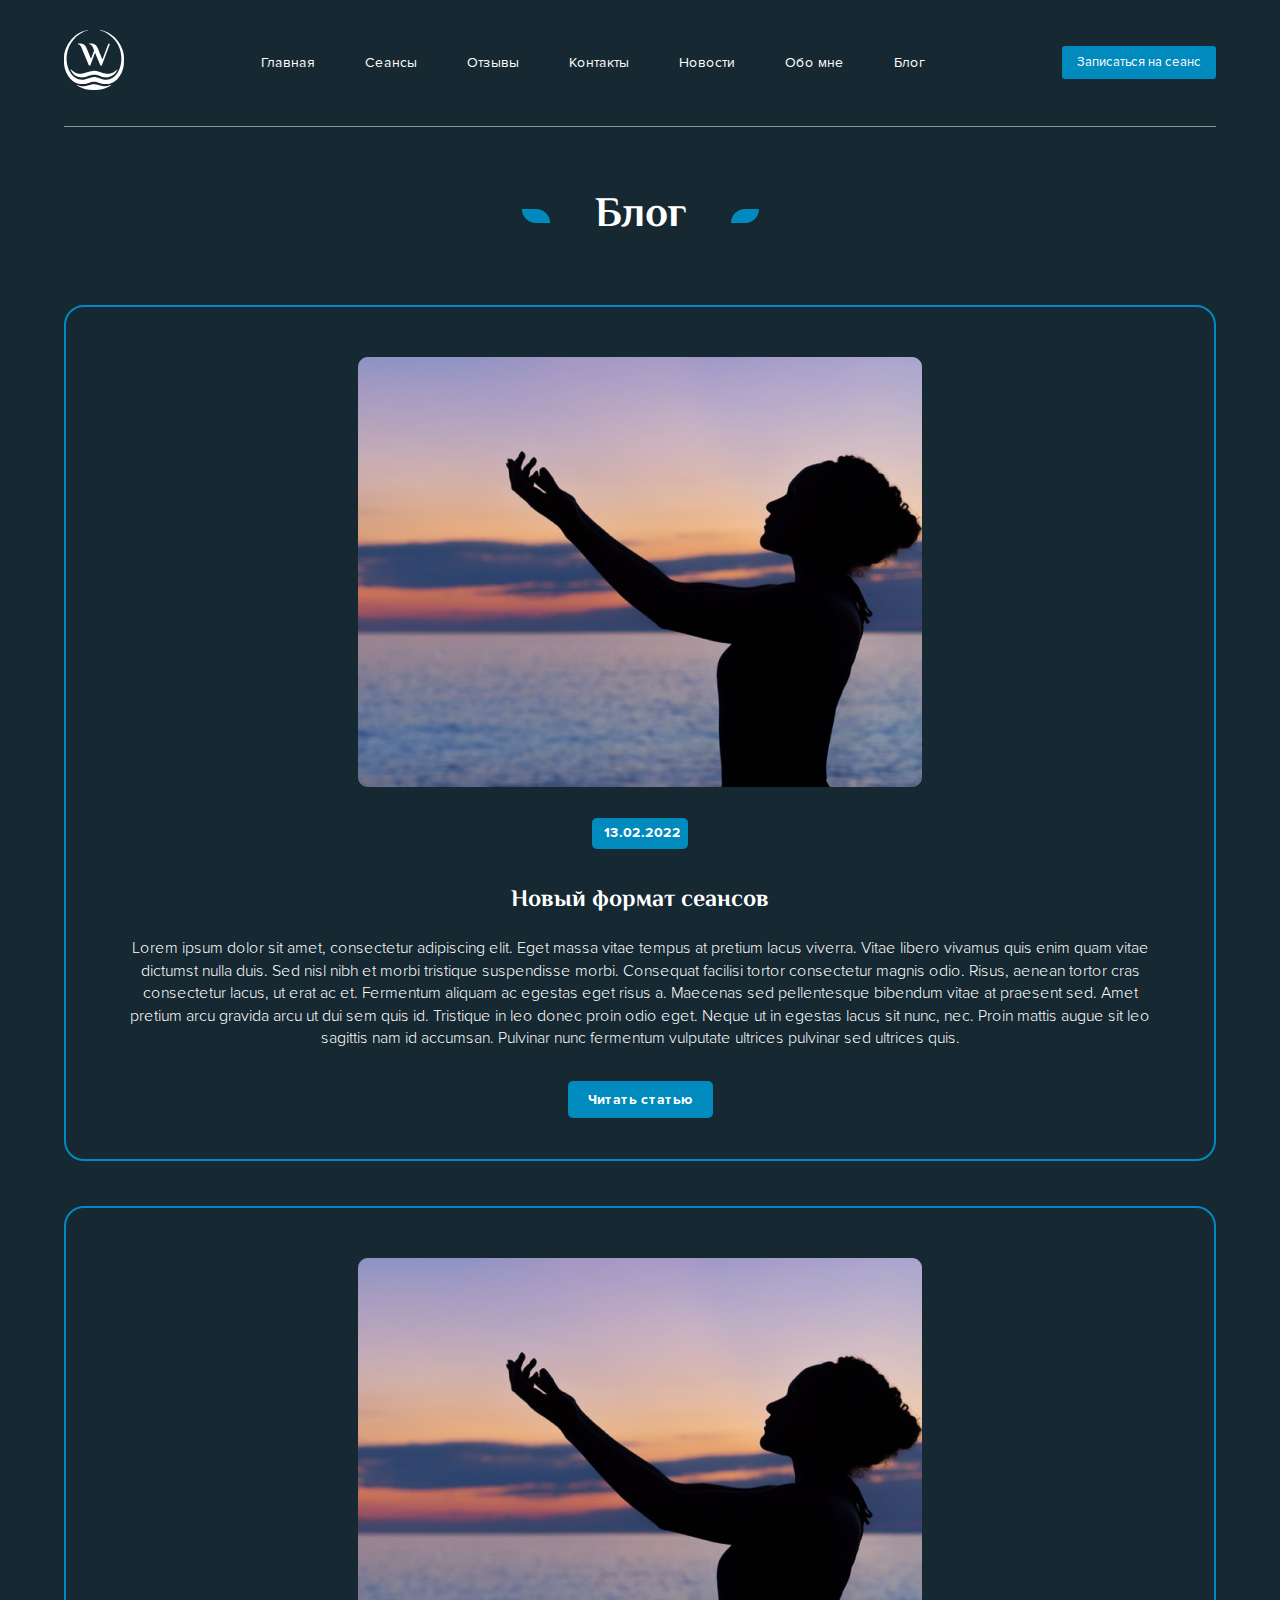
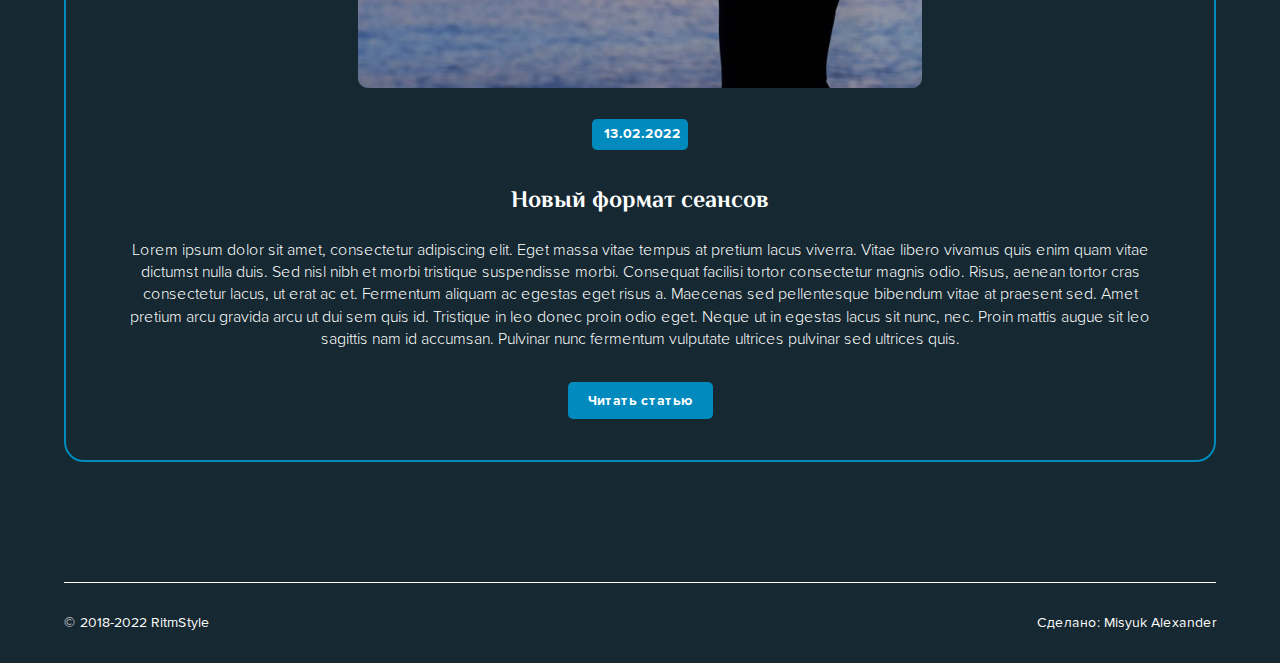
==== blog.html @ fe63446d "the end" ====
<!DOCTYPE html>
<html lang="ru">
    <head>
        <meta charset="UTF-8" />
        <meta http-equiv="X-UA-Compatible" content="IE=edge" />
        <meta name="viewport" content="width=device-width, initial-scale=1.0" />
        <title>Aquatherapy</title>
        <link rel="stylesheet" href="./css/normalize.css" />
        <link rel="stylesheet" type="text/css" href="./libs/slick/slick.css" />
        <link rel="stylesheet" type="text/css" href="./libs/slick/slick-theme.css" />
        <link rel="stylesheet" href="./css/style.css" />
    </head>
    <body>
        <header class="header">
            <div class="container">
                    <div class="header__top header__top--line">
                        <a class="header__logo" href="/">
                            <img class="header__photo" src="./images/header-photo.svg" alt="" />
                        </a>
                        <nav class="header__menu header-menu">
                            <ul class="header-menu__list">
                                <li class="header-menu__item">
                                    <a href="/" class="header-menu__link"> Главная </a>
                                </li>
                                <li class="header-menu__item">
                                    <a href="sessions.html" class="header-menu__link"> Сеансы </a>
                                </li>
                                <li class="header-menu__item">
                                    <a href="/#reviews" class="header-menu__link"> Отзывы </a>
                                </li>
                                <li class="header-menu__item">
                                    <a href="/#contacts" class="header-menu__link"> Контакты </a>
                                </li>
                                <li class="header-menu__item">
                                    <a href="news.html" class="header-menu__link"> Новости </a>
                                </li>
                                <li class="header-menu__item">
                                    <a href="/#about" class="header-menu__link"> Обо мне </a>
                                </li>
                                <li class="header-menu__item">
                                    <a href="blog.html" class="header-menu__link"> Блог </a>
                                </li>
                            </ul>
                        </nav>
                        <button class="header__btn open-popup">
                            <p class="header__btn-text">Записаться на сеанс</p>
                        </button>
                        <button class="menu-btn">
                            <span></span>
                        </button>
                    </div>
            </div>
        </header>
        <main class="main">
            <section class="blog">
                <div class="container">
                        <div class="blog__top">
                                <h2 class="title">
                                    <p class="title__text">Блог</p>
                                </h2>
                        </div>
                        <div class="blog__bottom">
                            <div class="blog__block">
                                <div class="blog__photo">
                                    <img src="./images/blog-img.png" alt="" class="blog__img" />
                                </div>
                                <div class="blog__info">
                                    <div class="blog__frame">13.02.2022</div>
                                    <p class="blog__title">Новый формат сеансов</p>
                                    <p class="blog__text">
                                        Lorem ipsum dolor sit amet, consectetur adipiscing elit.
                                        Eget massa vitae tempus at pretium lacus viverra. Vitae
                                        libero vivamus quis enim quam vitae dictumst nulla duis. Sed
                                        nisl nibh et morbi tristique suspendisse morbi. Consequat
                                        facilisi tortor consectetur magnis odio. Risus, aenean
                                        tortor cras consectetur lacus, ut erat ac et. Fermentum
                                        aliquam ac egestas eget risus a. Maecenas sed pellentesque
                                        bibendum vitae at praesent sed. Amet pretium arcu gravida
                                        arcu ut dui sem quis id. Tristique in leo donec proin odio
                                        eget. Neque ut in egestas lacus sit nunc, nec. Proin mattis
                                        augue sit leo sagittis nam id accumsan. Pulvinar nunc
                                        fermentum vulputate ultrices pulvinar sed ultrices quis.
                                    </p>
                                    <a href="sessions.html" class="blog__link"> Читать статью </a>
                                </div>
                            </div>
                            <div class="blog__block">
                                <div class="blog__photo">
                                    <img src="./images/blog-img.png" alt="" class="blog__img" />
                                </div>
                                <div class="blog__info">
                                    <div class="blog__frame">13.02.2022</div>
                                    <p class="blog__title">Новый формат сеансов</p>
                                    <p class="blog__text">
                                        Lorem ipsum dolor sit amet, consectetur adipiscing elit.
                                        Eget massa vitae tempus at pretium lacus viverra. Vitae
                                        libero vivamus quis enim quam vitae dictumst nulla duis. Sed
                                        nisl nibh et morbi tristique suspendisse morbi. Consequat
                                        facilisi tortor consectetur magnis odio. Risus, aenean
                                        tortor cras consectetur lacus, ut erat ac et. Fermentum
                                        aliquam ac egestas eget risus a. Maecenas sed pellentesque
                                        bibendum vitae at praesent sed. Amet pretium arcu gravida
                                        arcu ut dui sem quis id. Tristique in leo donec proin odio
                                        eget. Neque ut in egestas lacus sit nunc, nec. Proin mattis
                                        augue sit leo sagittis nam id accumsan. Pulvinar nunc
                                        fermentum vulputate ultrices pulvinar sed ultrices quis.
                                    </p>
                                    <a href="sessions.html" class="blog__link"> Читать статью </a>
                                </div>
                            </div>
                        </div>
                </div>
            </section>
        </main>
        <footer class="footer">
            <div class="container">
                <div class="footer__inner footer__inner--border">
                    <p class="footer__copyright">© 2018-2022 RitmStyle</p>
                    <a href="#" class="footer__link"> Сделано: Misyuk Alexander </a>
                </div>
            </div>
        </footer>
        <div class="popup">
            <div class="popup__container">
                <div class="popup__body">
                    <p class="popup__text">Оставить заказ</p>
                    <form class="popup__form" action="">
                        <input class="popup__input" type="text" placeholder="Имя">
                        <input class="popup__input" type="text" placeholder="Телефон">
                        <button class="popup__btn">Оставить заказ</button>
                    </form>
                    <div class="popup__close">
                        &#10006
                    </div>
                </div>
            </div>
        </div>
        <script type="text/javascript" src="./libs/swiper/swiper-bundle.min.js"></script>
        <script src="./js/main.js"></script>
    </body>
</html>
---- css/style.css ----
@font-face {
  font-family: 'ElMessiri';
  src: url("../fonts/EIMessiri/ElMessiri-Bold.woff") format("woff"), url("../fonts/EIMessiri/ElMessiri-Bold.woff2") format("woff2");
  font-weight: 700; }
@font-face {
  font-family: 'ProximaNova';
  src: url("../fonts/ProximaNova/ProximaNova-Light.woff") format("woff"), url("../fonts/ProximaNova/ProximaNova-Light.woff2") format("woff2");
  font-weight: 300; }
@font-face {
  font-family: 'ProximaNova';
  src: url("../fonts/ProximaNova/ProximaNova-Regular.woff") format("woff"), url("../fonts/ProximaNova/ProximaNova-Regular.woff2") format("woff2");
  font-weight: 400; }
@font-face {
  font-family: 'ProximaNova';
  src: url("../fonts/ProximaNova/ProximaNova-Semibold.woff") format("woff"), url("../fonts/ProximaNova/ProximaNova-Semibold.woff2") format("woff2");
  font-weight: 600; }
@font-face {
  font-family: 'ProximaNova';
  src: url("../fonts/ProximaNova/ProximaNova-Bold.woff") format("woff"), url("../fonts/ProximaNova/ProximaNova-Bold.woff2") format("woff2");
  font-weight: 700; }
.reviews-container {
  width: 1736px;
  max-width: 90%;
  position: relative;
  margin: 0 auto;
  overflow: hidden; }

.swiper-container {
  padding: 60px 0 110px; }
  @media (max-width: 1200px) {
    .swiper-container {
      padding: 60px 0; } }

.swiper-slide {
  -webkit-transition: 0.5s;
  transition: 0.5s;
  opacity: 0.5; }
  @media (max-width: 1200px) {
    .swiper-slide {
      opacity: 1; } }

.swiper-slide-active {
  -webkit-transform: scale(1.2) !important;
          transform: scale(1.2) !important;
  -webkit-transition: 0.5s;
  transition: 0.5s;
  opacity: 1; }
  @media (max-width: 1200px) {
    .swiper-slide-active {
      -webkit-transform: none !important;
              transform: none !important; } }

.card {
  padding: 40px 30px;
  background-color: #018abe;
  border-radius: 10px; }
  .card__inner {
    display: -webkit-box;
    display: -ms-flexbox;
    display: flex;
    -webkit-box-orient: vertical;
    -webkit-box-direction: normal;
        -ms-flex-direction: column;
            flex-direction: column;
    gap: 20px; }
  .card__title {
    font-weight: 700;
    font-size: 20px;
    line-height: 140%; }
  .card__text {
    font-weight: 300;
    font-size: 14px;
    line-height: 140%; }

.swiper-pagination-bullet {
  width: 16px;
  height: 16px;
  background-color: #ffffff;
  margin: 0 20px;
  border-radius: 3px; }

.popup {
  width: 100%;
  height: 100%;
  position: fixed;
  left: 0;
  top: 0;
  background-color: transparent;
  z-index: 2;
  -webkit-transform: translateY(-44.5%) scale(0);
          transform: translateY(-44.5%) scale(0);
  -webkit-transition: 0.4s ease-in-out;
  transition: 0.4s ease-in-out; }
  .popup.active {
    -webkit-transform: translateY(0%) scale(100%);
            transform: translateY(0%) scale(100%);
    background-color: rgba(0, 0, 0, 0.8); }
  .popup__container {
    display: -webkit-box;
    display: -ms-flexbox;
    display: flex;
    width: 100%;
    height: 100%; }
  .popup__body {
    margin: auto;
    width: 500px;
    background-color: #ffffff;
    border-radius: 10px;
    text-align: center;
    padding: 100px 15px 110px 15px;
    position: relative; }
    @media (max-width: 800px) {
      .popup__body {
        width: 400px;
        padding: 50px 15px; } }
    @media (max-width: 500px) {
      .popup__body {
        width: 90%;
        padding: 50px 15px; } }
    @media (max-width: 400px) {
      .popup__body {
        padding: 30px 15px; } }
  .popup__text {
    font-size: 28px;
    color: #000;
    font-weight: 600;
    margin-bottom: 40px; }
  .popup__input {
    display: block;
    margin: 25px auto 0;
    width: 330px;
    padding: 17px 20px;
    background-color: #e5e5e5;
    border-radius: 10px;
    border: none;
    font-weight: 500;
    font-size: 18px;
    color: #000; }
    @media (max-width: 400px) {
      .popup__input {
        width: 90%;
        padding: 10px 18px; } }
    .popup__input:focus {
      outline: none; }
  .popup__btn {
    cursor: pointer;
    display: block;
    width: 330px;
    margin: 60px auto 0;
    padding: 20px 0;
    font-weight: 500;
    font-size: 16px;
    border: none;
    color: #ffffff;
    border-radius: 10px;
    background-color: #018abe; }
    @media (max-width: 400px) {
      .popup__btn {
        width: 90%;
        margin: 40px auto 0;
        padding: 15px 0; } }
  .popup__close {
    position: absolute;
    top: 15px;
    right: 15px;
    font-size: 21px;
    cursor: pointer;
    color: #000; }

* {
  -webkit-box-sizing: border-box;
          box-sizing: border-box; }

h1, h2, h3, p {
  margin: 0; }

a {
  text-decoration: none;
  color: inherit; }

ul {
  margin: 0;
  padding: 0; }

li {
  list-style: none; }

button {
  border: none;
  cursor: pointer; }

html {
  scroll-behavior: smooth; }

body {
  font-size: 14px;
  line-height: 1.4;
  color: #ffffff;
  background-color: #162831;
  font-family: 'ProximaNova', sans-serif; }

.container {
  max-width: 1296px;
  width: 90%;
  margin: 0 auto; }
  .container--small {
    max-width: 1076px; }

.frame {
  font-family: 'ProximaNova', sans-serif;
  line-height: 135%;
  font-size: 14px;
  background-color: #018abe;
  border-radius: 5px;
  padding: 6px 12px;
  text-align: center;
  font-weight: 700;
  width: 96px; }

.menu-btn {
  display: none;
  width: 40px;
  background-color: transparent;
  padding: 0;
  position: relative;
  height: 30px; }
  .menu-btn span {
    display: block;
    height: 2px;
    background-color: #ffffff;
    position: relative;
    left: 0; }
    .menu-btn span::before, .menu-btn span::after {
      content: '';
      width: 100%;
      height: 2px;
      background-color: #ffffff;
      position: absolute;
      left: 0;
      -webkit-transition: 0.3s;
      transition: 0.3s; }
    .menu-btn span::before {
      -webkit-transform: translateY(-12px);
              transform: translateY(-12px); }
    .menu-btn span::after {
      -webkit-transform: translateY(12px);
              transform: translateY(12px); }
  .menu-btn.active span {
    height: 0; }
  .menu-btn.active span::before {
    -webkit-transform: rotate(45deg);
            transform: rotate(45deg); }
  .menu-btn.active span::after {
    -webkit-transform: rotate(-45deg);
            transform: rotate(-45deg); }
  @media (max-width: 1000px) {
    .menu-btn {
      display: block;
      z-index: 2; } }

.header__top {
  padding: 30px 0 50px;
  display: -webkit-box;
  display: -ms-flexbox;
  display: flex;
  -webkit-box-pack: justify;
      -ms-flex-pack: justify;
          justify-content: space-between;
  -webkit-box-align: center;
      -ms-flex-align: center;
          align-items: center; }
  @media (max-width: 500px) {
    .header__top {
      padding: 30px 0; } }
  .header__top--line {
    padding: 30px 0;
    border-bottom: 1px solid rgba(255, 255, 255, 0.5); }
    @media (max-width: 800px) {
      .header__top--line {
        padding: 30px 0 15px; } }
.header__bottom {
  background-image: url("../images/header-bg.jpg");
  background-size: cover;
  background-repeat: no-repeat;
  background-position: center;
  text-align: center;
  border-radius: 10px;
  padding: 136px 0 210px; }
@media (max-width: 1000px) {
  .header__logo {
    z-index: 2; } }
.header__photo {
  max-width: 60px; }
.header__btn {
  padding: 9px 15px;
  background-color: #018abe;
  border-radius: 3px; }
  .header__btn:hover {
    background-color: #0074a1; }
  @media (max-width: 1000px) {
    .header__btn {
      z-index: 2;
      margin-right: 20px;
      margin-left: auto; } }
.header__btn-text {
  font-size: 13px;
  color: #ffffff; }
.header__subtitle {
  font-family: 'ElMessiri', sans-serif;
  font-size: 24px;
  margin-bottom: 40px;
  display: -webkit-box;
  display: -ms-flexbox;
  display: flex;
  -webkit-box-pack: center;
      -ms-flex-pack: center;
          justify-content: center;
  -webkit-box-align: center;
      -ms-flex-align: center;
          align-items: center;
  gap: 66px; }
  @media (max-width: 500px) {
    .header__subtitle {
      font-size: 22px;
      gap: 26px; } }
  .header__subtitle::before {
    content: '';
    display: block;
    background-image: url("../images/headerleft-petal.png");
    background-repeat: no-repeat;
    background-size: cover;
    width: 28px;
    height: 14px;
    left: 434px; }
    @media (max-width: 500px) {
      .header__subtitle::before {
        width: 26px;
        height: 13px; } }
    @media (max-width: 380px) {
      .header__subtitle::before {
        display: none; } }
  .header__subtitle::after {
    content: '';
    display: block;
    background-image: url("../images/header-right-petal.png");
    background-repeat: no-repeat;
    background-size: cover;
    width: 28px;
    height: 14px;
    right: 434px; }
    @media (max-width: 500px) {
      .header__subtitle::after {
        width: 26px;
        height: 13px; } }
    @media (max-width: 380px) {
      .header__subtitle::after {
        display: none; } }
.header__title {
  font-family: 'ElMessiri', sans-serif;
  font-size: 64px;
  line-height: 140%;
  max-width: 587px;
  margin: 0 auto; }
  @media (max-width: 500px) {
    .header__title {
      font-size: 41px; } }

.header-menu__list {
  display: -webkit-box;
  display: -ms-flexbox;
  display: flex;
  gap: 50px; }
  @media (max-width: 1000px) {
    .header-menu__list {
      -webkit-transform: translateY(-150%);
              transform: translateY(-150%);
      -webkit-transition: all 0.5s;
      transition: all 0.5s;
      display: block;
      position: absolute;
      top: 0;
      right: 0;
      left: 0;
      background-color: #000;
      width: 100%;
      padding-top: 100px;
      padding-bottom: 30px;
      text-align: center; } }
  @media (max-width: 1000px) {
    .header-menu__list.active {
      -webkit-transform: translateY(0);
              transform: translateY(0);
      z-index: 1; } }
@media (max-width: 1000px) {
  .header-menu__item {
    padding: 12px 0;
    font-size: 16px; } }
.header-menu__link {
  line-height: 135%; }
  .header-menu__link:hover {
    color: #d6d6d6; }

.services {
  padding: 150px 0; }
  @media (max-width: 1000px) {
    .services {
      padding: 100px 0; } }
  @media (max-width: 700px) {
    .services {
      padding: 50px 0; } }
  .services__bottom {
    margin-top: 100px; }
    @media (max-width: 1024px) {
      .services__bottom {
        margin-top: 50px; } }
    @media (max-width: 630px) {
      .services__bottom {
        margin-top: 30px; } }
    .services__bottom--news {
      margin-top: 60px; }
      @media (max-width: 600px) {
        .services__bottom--news {
          margin-top: 30px; } }

.services-bottom__list {
  display: grid;
  grid-template-columns: 1fr 1fr 1fr;
  grid-template-rows: 1fr;
  grid-gap: 24px; }
  @media (max-width: 1000px) {
    .services-bottom__list {
      grid-template-columns: 1fr 1fr; } }
  @media (max-width: 430px) {
    .services-bottom__list {
      grid-template-columns: 1fr; } }
.services-bottom__item {
  position: relative;
  width: 100%;
  height: 100%; }
  .services-bottom__item--1 {
    grid-row-start: 1;
    grid-row-end: 3; }
.services-bottom__img {
  position: absolute;
  -o-object-fit: cover;
     object-fit: cover;
  width: 100%;
  height: 100%;
  top: 0;
  left: 0;
  border-radius: 10px; }
.services-bottom__link {
  display: -webkit-box;
  display: -ms-flexbox;
  display: flex;
  -webkit-box-align: end;
      -ms-flex-align: end;
          align-items: flex-end;
  padding: 160px 40px 30px 40px;
  width: 100%;
  height: 100%;
  position: relative;
  font-family: 'ElMessiri', sans-serif;
  font-size: 24px;
  line-height: 140%;
  border-bottom: 7px solid transparent;
  border-radius: 10px;
  -webkit-transition: 0.3s;
  transition: 0.3s; }
  @media (max-width: 1268px) {
    .services-bottom__link {
      padding: 100px 40px 30px 40px; } }
  @media (max-width: 1001px) {
    .services-bottom__link {
      font-size: 16px;
      padding: 36px 40px 30px 40px; } }
  .services-bottom__link--date {
    padding: 30px 40px;
    -webkit-box-orient: vertical;
    -webkit-box-direction: normal;
        -ms-flex-direction: column;
            flex-direction: column;
    gap: 144px;
    -webkit-box-align: start;
        -ms-flex-align: start;
            align-items: flex-start; }
    @media (max-width: 585px) {
      .services-bottom__link--date {
        gap: 65px; } }
  .services-bottom__link:hover {
    border-bottom: 7px solid #018abe; }

.title {
  font-family: 'ElMessiri', sans-serif;
  text-align: center; }
  .title__text {
    font-size: 42px;
    line-height: 140%;
    display: -webkit-box;
    display: -ms-flexbox;
    display: flex;
    -webkit-box-pack: center;
        -ms-flex-pack: center;
            justify-content: center;
    -webkit-box-align: center;
        -ms-flex-align: center;
            align-items: center;
    gap: 45px; }
    @media (max-width: 575px) {
      .title__text {
        gap: 17px;
        font-size: 36px; } }
    .title__text::before {
      content: '';
      display: block;
      width: 28px;
      height: 14px;
      background-image: url("../images/title-left-petal.png");
      background-repeat: no-repeat;
      background-size: cover; }
      @media (max-width: 454px) {
        .title__text::before {
          display: none; } }
    .title__text::after {
      content: '';
      display: block;
      width: 28px;
      height: 14px;
      background-image: url("../images/title-right-petal.png");
      background-repeat: no-repeat;
      background-size: cover; }
      @media (max-width: 454px) {
        .title__text::after {
          display: none; } }

.reviews {
  padding-bottom: 150px; }
  @media (max-width: 1000px) {
    .reviews {
      padding-bottom: 100px; } }
  @media (max-width: 700px) {
    .reviews {
      padding-bottom: 50px; } }

.about__bottom {
  margin-top: 100px;
  display: -webkit-box;
  display: -ms-flexbox;
  display: flex;
  -webkit-box-orient: vertical;
  -webkit-box-direction: normal;
      -ms-flex-direction: column;
          flex-direction: column;
  gap: 100px; }
  @media (max-width: 1133px) {
    .about__bottom {
      gap: 55px;
      margin-top: 30px; } }
  @media (max-width: 680px) {
    .about__bottom {
      gap: 55px;
      margin-top: 15px; } }
.about__block {
  display: -webkit-box;
  display: -ms-flexbox;
  display: flex;
  -webkit-box-pack: justify;
      -ms-flex-pack: justify;
          justify-content: space-between;
  -webkit-box-align: center;
      -ms-flex-align: center;
          align-items: center; }
  @media (max-width: 1133px) {
    .about__block {
      gap: 26px;
      -webkit-box-orient: vertical;
      -webkit-box-direction: normal;
          -ms-flex-direction: column;
              flex-direction: column; } }
  .about__block:last-child {
    -webkit-box-orient: horizontal;
    -webkit-box-direction: reverse;
        -ms-flex-direction: row-reverse;
            flex-direction: row-reverse; }
    @media (max-width: 1133px) {
      .about__block:last-child {
        gap: 26px;
        -webkit-box-orient: vertical;
        -webkit-box-direction: normal;
            -ms-flex-direction: column;
                flex-direction: column; } }
.about__info {
  max-width: 466px; }
  @media (max-width: 1133px) {
    .about__info {
      text-align: center; } }
.about__title {
  font-size: 24px;
  line-height: 140%;
  margin-bottom: 30px; }
  @media (max-width: 680px) {
    .about__title {
      margin-bottom: 15px; } }
.about__text {
  font-weight: 300;
  font-size: 16px;
  line-height: 140%;
  margin-bottom: 16px; }
.about__img {
  max-width: 526px;
  border-radius: 12px; }
  @media (max-width: 570px) {
    .about__img {
      display: block;
      margin: 0 auto;
      width: 90%; } }

.price {
  padding: 150px 0; }
  @media (max-width: 1000px) {
    .price {
      padding: 100px 0; } }
  @media (max-width: 700px) {
    .price {
      padding: 50px 0; } }
  .price__bottom {
    margin-top: 100px;
    display: -webkit-box;
    display: -ms-flexbox;
    display: flex;
    -webkit-box-pack: justify;
        -ms-flex-pack: justify;
            justify-content: space-between;
    -webkit-box-align: center;
        -ms-flex-align: center;
            align-items: center; }
    @media (max-width: 1080px) {
      .price__bottom {
        -webkit-box-orient: vertical;
        -webkit-box-direction: normal;
            -ms-flex-direction: column;
                flex-direction: column;
        gap: 40px;
        margin-top: 60px; } }
    @media (max-width: 500px) {
      .price__bottom {
        margin-top: 30px; } }
  .price__list {
    display: -webkit-box;
    display: -ms-flexbox;
    display: flex;
    -webkit-box-orient: vertical;
    -webkit-box-direction: normal;
        -ms-flex-direction: column;
            flex-direction: column;
    gap: 31px;
    max-width: 416px;
    width: 100%;
    padding-left: 38px; }
    @media (max-width: 560px) {
      .price__list {
        padding-left: 0; } }
    @media (max-width: 480px) {
      .price__list {
        gap: 24px; } }
  .price__item {
    display: -webkit-box;
    display: -ms-flexbox;
    display: flex;
    -webkit-box-pack: justify;
        -ms-flex-pack: justify;
            justify-content: space-between;
    -webkit-box-align: center;
        -ms-flex-align: center;
            align-items: center; }
  .price__text {
    font-weight: 400;
    font-size: 18px;
    line-height: 140%;
    display: -webkit-box;
    display: -ms-flexbox;
    display: flex;
    -webkit-box-align: center;
        -ms-flex-align: center;
            align-items: center;
    gap: 20px; }
    @media (max-width: 480px) {
      .price__text {
        width: 310px;
        font-size: 14px; } }
    @media (max-width: 370px) {
      .price__text {
        width: 230px; } }
    .price__text::before {
      content: '';
      display: block;
      background-image: url("../images/price-petal-left-text.png");
      width: 18px;
      height: 9px;
      left: -36px; }
  .price__money {
    font-family: 'ElMessiri', sans-serif;
    font-weight: 700;
    font-size: 18px;
    line-height: 140%; }
    @media (max-width: 480px) {
      .price__money {
        font-size: 14px; } }
  .price__img {
    max-width: 526px;
    border-radius: 14px; }
    @media (max-width: 560px) {
      .price__img {
        width: 400px; } }
    @media (max-width: 480px) {
      .price__img {
        width: 267px; } }
  .price__desc {
    margin-top: 30px;
    font-family: 'ElMessiri';
    font-size: 21px;
    line-height: 140%;
    text-align: center; }
    @media (max-width: 500px) {
      .price__desc {
        font-size: 17px; } }

.contacts {
  padding-bottom: 90px; }
  @media (max-width: 500px) {
    .contacts {
      padding-bottom: 70px; } }
  .contacts__inner {
    display: -webkit-box;
    display: -ms-flexbox;
    display: flex;
    -webkit-box-pack: justify;
        -ms-flex-pack: justify;
            justify-content: space-between;
    -ms-flex-wrap: wrap;
        flex-wrap: wrap;
    gap: 20px; }
  .contacts__map {
    width: 856px; }
    @media (max-width: 1408px) {
      .contacts__map {
        width: 90%;
        margin: 0 auto; } }
    @media (max-width: 500px) {
      .contacts__map > ymaps {
        height: 400px !important; } }
  .contacts__form {
    display: -webkit-box;
    display: -ms-flexbox;
    display: flex;
    -webkit-box-orient: vertical;
    -webkit-box-direction: normal;
        -ms-flex-direction: column;
            flex-direction: column;
    gap: 20px; }
    @media (max-width: 1408px) {
      .contacts__form {
        width: 90%;
        margin: 0 auto;
        -webkit-box-orient: horizontal;
        -webkit-box-direction: normal;
            -ms-flex-direction: row;
                flex-direction: row;
        -webkit-box-pack: justify;
            -ms-flex-pack: justify;
                justify-content: space-between; } }
    @media (max-width: 806px) {
      .contacts__form {
        -webkit-box-orient: vertical;
        -webkit-box-direction: normal;
            -ms-flex-direction: column;
                flex-direction: column; } }
  .contacts__block {
    max-width: 392px;
    width: 100%;
    display: -webkit-box;
    display: -ms-flexbox;
    display: flex;
    -webkit-box-orient: vertical;
    -webkit-box-direction: normal;
        -ms-flex-direction: column;
            flex-direction: column;
    gap: 20px;
    padding: 35px 45px;
    background-color: #018abe;
    border-radius: 10px; }
    @media (max-width: 806px) {
      .contacts__block {
        margin: 0 auto;
        gap: 14px; } }
    @media (max-width: 400px) {
      .contacts__block {
        padding: 25px 16px; } }
  .contacts__title {
    font-family: 'ElMessiri', sans-serif;
    font-weight: 700;
    font-size: 24px;
    line-height: 140%; }
  .contacts__street {
    display: -webkit-box;
    display: -ms-flexbox;
    display: flex;
    -webkit-box-align: center;
        -ms-flex-align: center;
            align-items: center;
    gap: 20px;
    font-weight: 400;
    line-height: 135%; }
    .contacts__street::before {
      content: '';
      display: block;
      background-image: url("../images/contacts-street.png");
      background-repeat: no-repeat;
      background-size: cover;
      width: 13px;
      height: 17px; }
  .contacts__metro {
    display: -webkit-box;
    display: -ms-flexbox;
    display: flex;
    -webkit-box-align: center;
        -ms-flex-align: center;
            align-items: center;
    gap: 20px;
    font-weight: 400;
    line-height: 135%; }
    .contacts__metro::before {
      content: '';
      display: block;
      background-image: url("../images/contacts-metro.png");
      background-repeat: no-repeat;
      background-size: cover;
      width: 20px;
      height: 16px; }
  .contacts__record {
    display: -webkit-box;
    display: -ms-flexbox;
    display: flex;
    -webkit-box-align: center;
        -ms-flex-align: center;
            align-items: center;
    gap: 20px;
    font-weight: 400;
    line-height: 135%;
    padding-bottom: 10px; }
    .contacts__record::before {
      content: '';
      display: block;
      background-image: url("../images/contacts-record.png");
      background-repeat: no-repeat;
      background-size: cover;
      width: 20px;
      height: 20px; }
  .contacts__btn {
    font-weight: 600;
    width: 165px;
    padding: 9px 15px;
    background-color: #ffffff;
    border-radius: 3px;
    color: #018abe; }
    .contacts__btn:hover {
      background-color: #d6d6d6; }

.footer__inner {
  display: -webkit-box;
  display: -ms-flexbox;
  display: flex;
  -webkit-box-pack: justify;
      -ms-flex-pack: justify;
          justify-content: space-between;
  -webkit-box-align: center;
      -ms-flex-align: center;
          align-items: center;
  padding-bottom: 30px; }
  @media (max-width: 420px) {
    .footer__inner {
      gap: 10px;
      -ms-flex-wrap: wrap;
          flex-wrap: wrap;
      -webkit-box-pack: center;
          -ms-flex-pack: center;
              justify-content: center; } }
  .footer__inner--border {
    padding-top: 30px;
    border-top: 1px solid #ffffff; }

.sessions {
  padding: 60px 0 160px; }
  @media (max-width: 1000px) {
    .sessions {
      padding: 60px 0 100px; } }
  @media (max-width: 700px) {
    .sessions {
      padding: 50px 0 50px; } }
  .sessions__bottom {
    margin-top: 60px;
    display: -webkit-box;
    display: -ms-flexbox;
    display: flex;
    -webkit-box-pack: justify;
        -ms-flex-pack: justify;
            justify-content: space-between;
    -webkit-box-align: center;
        -ms-flex-align: center;
            align-items: center;
    -ms-flex-wrap: wrap;
        flex-wrap: wrap;
    gap: 30px; }
    @media (max-width: 1324px) {
      .sessions__bottom {
        -webkit-box-pack: center;
            -ms-flex-pack: center;
                justify-content: center; } }
    @media (max-width: 800px) {
      .sessions__bottom {
        margin-top: 40px; } }
  .sessions__info {
    width: 526px;
    text-align: left; }
    @media (max-width: 1324px) {
      .sessions__info {
        text-align: center;
        width: 80%; } }
    @media (max-width: 850px) {
      .sessions__info {
        width: 100%; } }
  .sessions__title {
    font-family: 'ElMessiri', sans-serif;
    font-size: 24px;
    margin: 50px 0 30px; }
    @media (max-width: 1324px) {
      .sessions__title {
        margin: 30px 0; } }
  .sessions__desc {
    display: -webkit-box;
    display: -ms-flexbox;
    display: flex;
    -webkit-box-orient: vertical;
    -webkit-box-direction: normal;
        -ms-flex-direction: column;
            flex-direction: column;
    gap: 16px; }
  .sessions__text {
    font-weight: 300;
    font-size: 16px;
    line-height: 140%; }
  .sessions__img {
    max-width: 636px; }
    @media (max-width: 1324px) {
      .sessions__img {
        width: 100%; } }

.blog {
  padding: 60px 0 120px; }
  @media (max-width: 1000px) {
    .blog {
      padding: 50px 0 60px; } }
  @media (max-width: 1000px) {
    .blog {
      padding: 30px 0 30px; } }
  .blog__bottom {
    margin-top: 60px;
    display: -webkit-box;
    display: -ms-flexbox;
    display: flex;
    -webkit-box-orient: vertical;
    -webkit-box-direction: normal;
        -ms-flex-direction: column;
            flex-direction: column;
    gap: 45px; }
    @media (max-width: 1000px) {
      .blog__bottom {
        margin-top: 40px; } }
    @media (max-width: 1000px) {
      .blog__bottom {
        margin-top: 30px; } }
  .blog__block {
    display: -webkit-box;
    display: -ms-flexbox;
    display: flex;
    -webkit-box-pack: justify;
        -ms-flex-pack: justify;
            justify-content: space-between;
    -ms-flex-wrap: wrap;
        flex-wrap: wrap;
    gap: 25px;
    border: 2px solid #018abe;
    border-radius: 20px;
    padding: 50px 60px; }
    @media (max-width: 1418px) {
      .blog__block {
        -webkit-box-pack: center;
            -ms-flex-pack: center;
                justify-content: center; } }
    @media (max-width: 800px) {
      .blog__block {
        padding: 25px 30px; } }
    @media (max-width: 400px) {
      .blog__block {
        padding: 25px 10px; } }
  .blog__photo {
    max-width: 564px; }
  .blog__img {
    width: 100%; }
  .blog__info {
    width: 564px; }
    @media (max-width: 1418px) {
      .blog__info {
        text-align: center;
        width: 100%; } }
  .blog__frame {
    font-family: 'ProximaNova', sans-serif;
    line-height: 135%;
    font-size: 14px;
    background-color: #018abe;
    border-radius: 5px;
    padding: 6px 12px;
    text-align: center;
    font-weight: 700;
    width: 96px; }
    @media (max-width: 1418px) {
      .blog__frame {
        margin: 0 auto; } }
  .blog__title {
    font-family: 'ElMessiri', sans-serif;
    font-size: 24px;
    line-height: 140%;
    margin: 35px 0 20px; }
  .blog__text {
    font-weight: 300;
    line-height: 140%;
    font-size: 16px;
    margin-bottom: 40px; }
    @media (max-width: 400px) {
      .blog__text {
        font-size: 14px; } }
  .blog__link {
    padding: 10px 20px;
    font-weight: 700;
    font-size: 14px;
    line-height: 135%;
    background-color: #018abe;
    border-radius: 5px; }
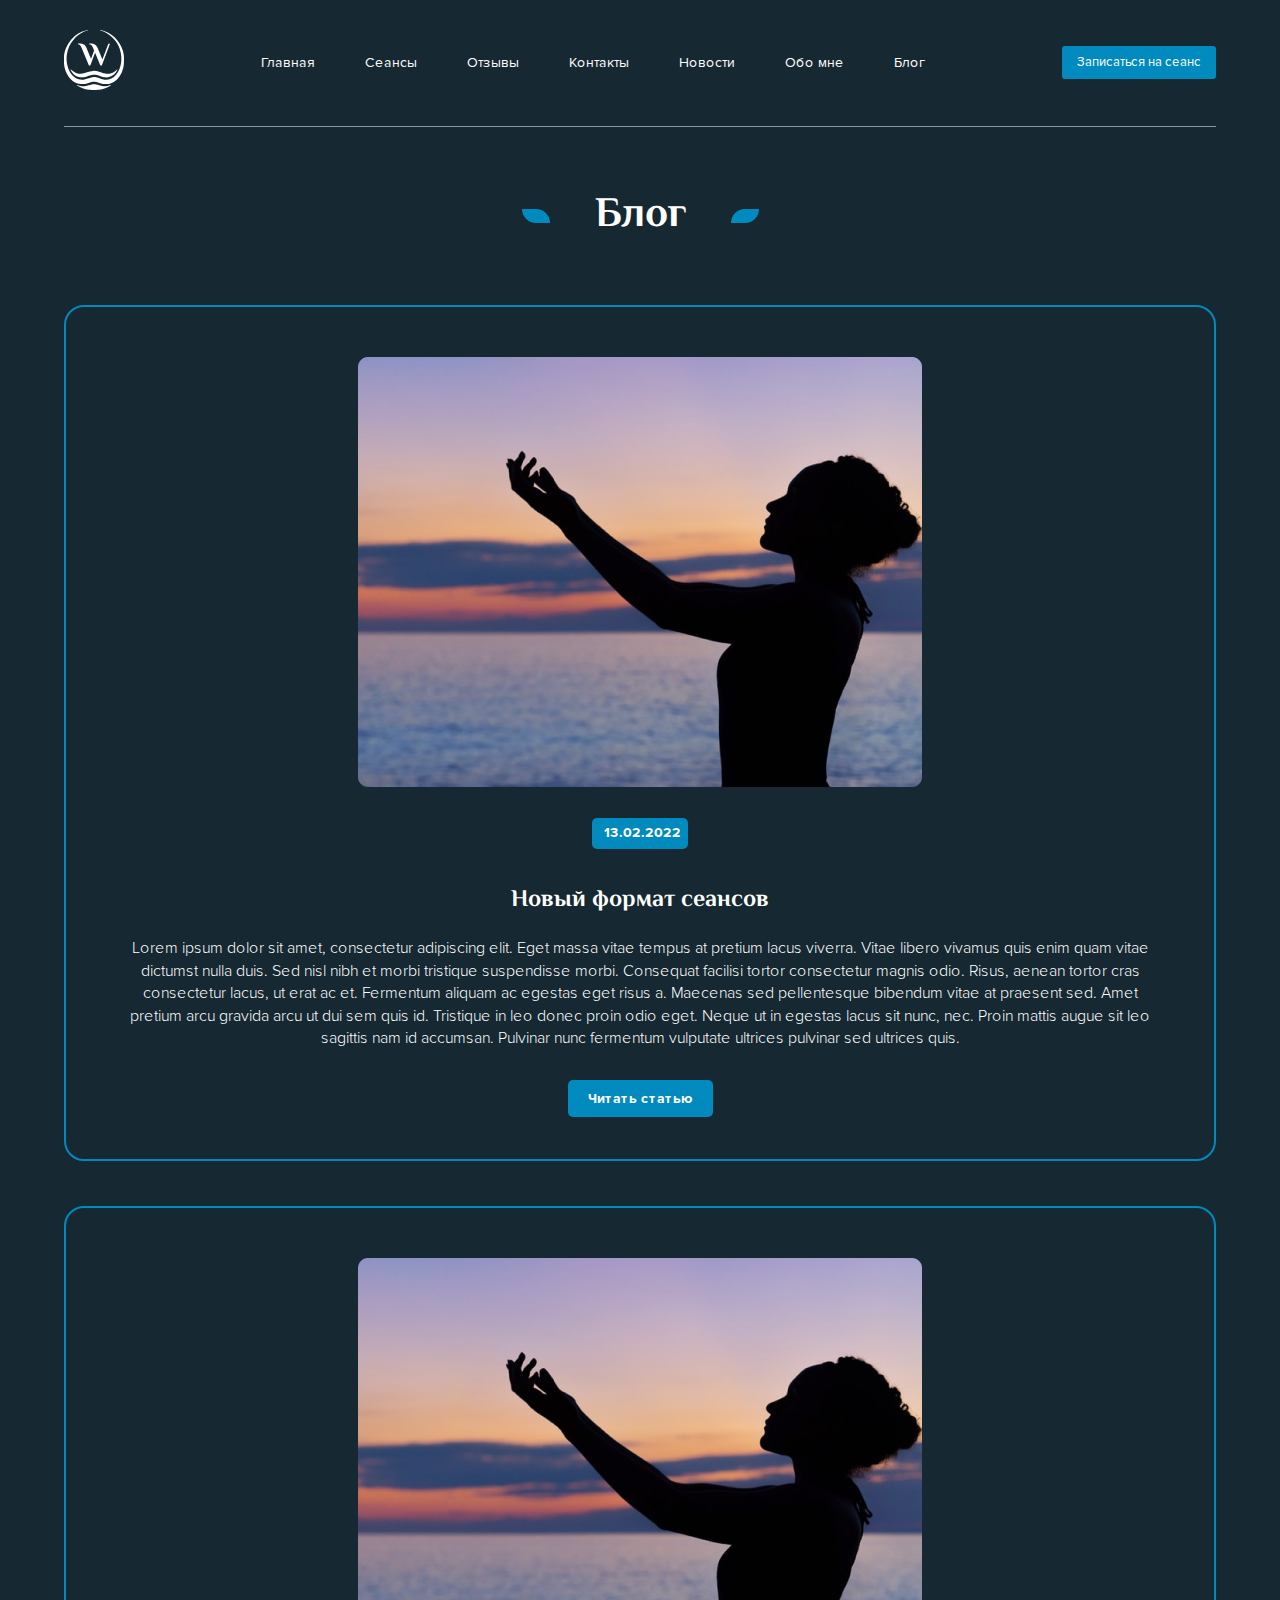
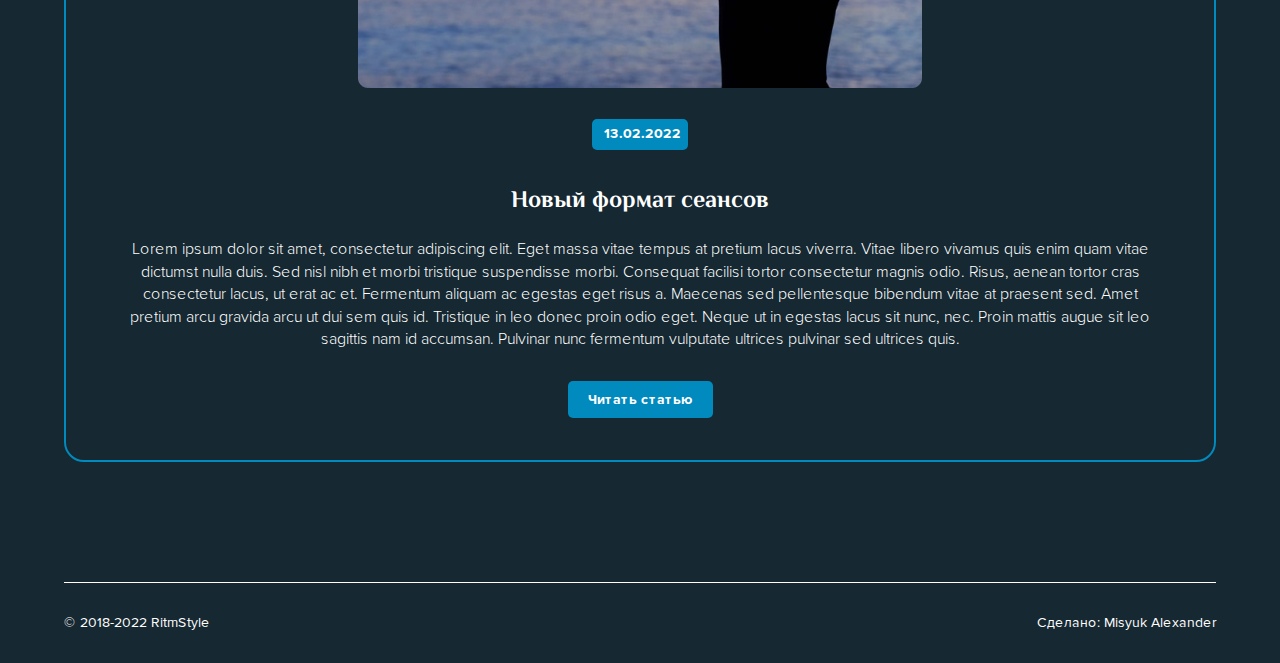
==== commit 521d8a11: "fixed" ====
--- a/blog.html
+++ b/blog.html
@@ -65,7 +65,7 @@
                                     <img src="./images/blog-img.png" alt="" class="blog__img" />
                                 </div>
                                 <div class="blog__info">
-                                    <div class="blog__frame">13.02.2022</div>
+                                    <div class="blog__frame frame">13.02.2022</div>
                                     <p class="blog__title">Новый формат сеансов</p>
                                     <p class="blog__text">
                                         Lorem ipsum dolor sit amet, consectetur adipiscing elit.
@@ -89,7 +89,7 @@
                                     <img src="./images/blog-img.png" alt="" class="blog__img" />
                                 </div>
                                 <div class="blog__info">
-                                    <div class="blog__frame">13.02.2022</div>
+                                    <div class="blog__frame frame">13.02.2022</div>
                                     <p class="blog__title">Новый формат сеансов</p>
                                     <p class="blog__text">
                                         Lorem ipsum dolor sit amet, consectetur adipiscing elit.
--- a/css/style.css
+++ b/css/style.css
@@ -18,13 +18,6 @@
   font-family: 'ProximaNova';
   src: url("../fonts/ProximaNova/ProximaNova-Bold.woff") format("woff"), url("../fonts/ProximaNova/ProximaNova-Bold.woff2") format("woff2");
   font-weight: 700; }
-.reviews-container {
-  width: 1736px;
-  max-width: 90%;
-  position: relative;
-  margin: 0 auto;
-  overflow: hidden; }
-
 .swiper-container {
   padding: 60px 0 110px; }
   @media (max-width: 1200px) {
@@ -49,28 +42,6 @@
     .swiper-slide-active {
       -webkit-transform: none !important;
               transform: none !important; } }
-
-.card {
-  padding: 40px 30px;
-  background-color: #018abe;
-  border-radius: 10px; }
-  .card__inner {
-    display: -webkit-box;
-    display: -ms-flexbox;
-    display: flex;
-    -webkit-box-orient: vertical;
-    -webkit-box-direction: normal;
-        -ms-flex-direction: column;
-            flex-direction: column;
-    gap: 20px; }
-  .card__title {
-    font-weight: 700;
-    font-size: 20px;
-    line-height: 140%; }
-  .card__text {
-    font-weight: 300;
-    font-size: 14px;
-    line-height: 140%; }
 
 .swiper-pagination-bullet {
   width: 16px;
@@ -358,7 +329,6 @@
 .header__title {
   font-family: 'ElMessiri', sans-serif;
   font-size: 64px;
-  line-height: 140%;
   max-width: 587px;
   margin: 0 auto; }
   @media (max-width: 500px) {
@@ -456,24 +426,23 @@
   -webkit-box-align: end;
       -ms-flex-align: end;
           align-items: flex-end;
-  padding: 160px 40px 30px 40px;
+  padding: 160px 40px 30px;
   width: 100%;
   height: 100%;
   position: relative;
   font-family: 'ElMessiri', sans-serif;
   font-size: 24px;
-  line-height: 140%;
   border-bottom: 7px solid transparent;
   border-radius: 10px;
   -webkit-transition: 0.3s;
   transition: 0.3s; }
   @media (max-width: 1268px) {
     .services-bottom__link {
-      padding: 100px 40px 30px 40px; } }
+      padding: 100px 40px 30px; } }
   @media (max-width: 1001px) {
     .services-bottom__link {
       font-size: 16px;
-      padding: 36px 40px 30px 40px; } }
+      padding: 36px 40px 30px; } }
   .services-bottom__link--date {
     padding: 30px 40px;
     -webkit-box-orient: vertical;
@@ -495,7 +464,6 @@
   text-align: center; }
   .title__text {
     font-size: 42px;
-    line-height: 140%;
     display: -webkit-box;
     display: -ms-flexbox;
     display: flex;
@@ -541,6 +509,33 @@
   @media (max-width: 700px) {
     .reviews {
       padding-bottom: 50px; } }
+
+.reviews-slide {
+  padding: 40px 30px;
+  background-color: #018abe;
+  border-radius: 10px; }
+  .reviews-slide__inner {
+    display: -webkit-box;
+    display: -ms-flexbox;
+    display: flex;
+    -webkit-box-orient: vertical;
+    -webkit-box-direction: normal;
+        -ms-flex-direction: column;
+            flex-direction: column;
+    gap: 20px; }
+  .reviews-slide__title {
+    font-weight: 700;
+    font-size: 20px; }
+  .reviews-slide__text {
+    font-weight: 300;
+    font-size: 14px; }
+
+.reviews-container {
+  width: 1736px;
+  max-width: 90%;
+  position: relative;
+  margin: 0 auto;
+  overflow: hidden; }
 
 .about__bottom {
   margin-top: 100px;
@@ -584,7 +579,6 @@
             flex-direction: row-reverse; }
     @media (max-width: 1133px) {
       .about__block:last-child {
-        gap: 26px;
         -webkit-box-orient: vertical;
         -webkit-box-direction: normal;
             -ms-flex-direction: column;
@@ -596,7 +590,6 @@
       text-align: center; } }
 .about__title {
   font-size: 24px;
-  line-height: 140%;
   margin-bottom: 30px; }
   @media (max-width: 680px) {
     .about__title {
@@ -604,7 +597,6 @@
 .about__text {
   font-weight: 300;
   font-size: 16px;
-  line-height: 140%;
   margin-bottom: 16px; }
 .about__img {
   max-width: 526px;
@@ -676,7 +668,6 @@
   .price__text {
     font-weight: 400;
     font-size: 18px;
-    line-height: 140%;
     display: -webkit-box;
     display: -ms-flexbox;
     display: flex;
@@ -701,8 +692,7 @@
   .price__money {
     font-family: 'ElMessiri', sans-serif;
     font-weight: 700;
-    font-size: 18px;
-    line-height: 140%; }
+    font-size: 18px; }
     @media (max-width: 480px) {
       .price__money {
         font-size: 14px; } }
@@ -719,7 +709,6 @@
     margin-top: 30px;
     font-family: 'ElMessiri';
     font-size: 21px;
-    line-height: 140%;
     text-align: center; }
     @media (max-width: 500px) {
       .price__desc {
@@ -799,8 +788,7 @@
   .contacts__title {
     font-family: 'ElMessiri', sans-serif;
     font-weight: 700;
-    font-size: 24px;
-    line-height: 140%; }
+    font-size: 24px; }
   .contacts__street {
     display: -webkit-box;
     display: -ms-flexbox;
@@ -929,6 +917,9 @@
     @media (max-width: 850px) {
       .sessions__info {
         width: 100%; } }
+  @media (max-width: 1324px) {
+    .sessions__frame {
+      margin: 0 auto; } }
   .sessions__title {
     font-family: 'ElMessiri', sans-serif;
     font-size: 24px;
@@ -947,8 +938,7 @@
     gap: 16px; }
   .sessions__text {
     font-weight: 300;
-    font-size: 16px;
-    line-height: 140%; }
+    font-size: 16px; }
   .sessions__img {
     max-width: 636px; }
     @media (max-width: 1324px) {
@@ -1013,27 +1003,15 @@
       .blog__info {
         text-align: center;
         width: 100%; } }
-  .blog__frame {
-    font-family: 'ProximaNova', sans-serif;
-    line-height: 135%;
-    font-size: 14px;
-    background-color: #018abe;
-    border-radius: 5px;
-    padding: 6px 12px;
-    text-align: center;
-    font-weight: 700;
-    width: 96px; }
-    @media (max-width: 1418px) {
-      .blog__frame {
-        margin: 0 auto; } }
+  @media (max-width: 1418px) {
+    .blog__frame {
+      margin: 0 auto; } }
   .blog__title {
     font-family: 'ElMessiri', sans-serif;
     font-size: 24px;
-    line-height: 140%;
     margin: 35px 0 20px; }
   .blog__text {
     font-weight: 300;
-    line-height: 140%;
     font-size: 16px;
     margin-bottom: 40px; }
     @media (max-width: 400px) {
